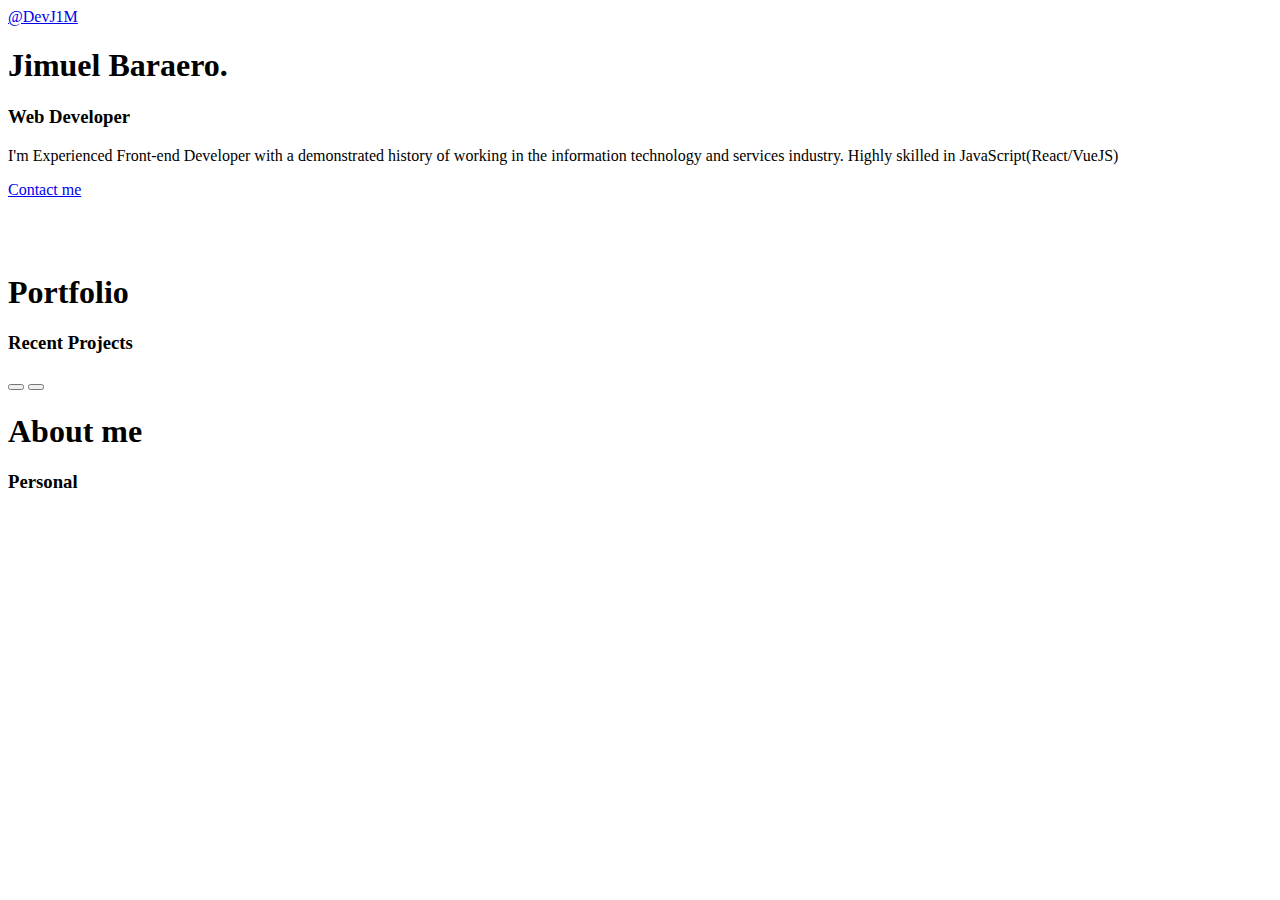
==== index.html @ 164f90c6 "y" ====
<!DOCTYPE html>
<html lang="en">
<head>
    <meta charset="UTF-8">
    <meta http-equiv="X-UA-Compatible" content="IE=edge">
    <meta name="viewport" content="width=device-width, initial-scale=1.0">
    <title>Personal Website | Jimuel Baraero</title>
    <link rel="stylesheet" href="css/index.css">
    <script defer src="./js/index.js"></script>
    <script defer src="https://kit.fontawesome.com/36c00f71e5.js" crossorigin="anonymous"></script>
</head>
<body class="dark-mode">
   <div class="main-container">
    <header class="header">
        <div class="wrapper">
            <a href="https://github.com/J1MMM" target="_blank">@DevJ1M</a>
            <div class="switch active" id="switch-mode">
                <div class="switch-circle"></div>
            </div>
        </div>
        <div class="wrapper">

        </div>
    </header>

    <section class="front-page">
        <div class="wrapper">
            <h1 class="xl-heading">Jimuel Baraero.</h1>
            <h3 class="sub-heading">Web Developer</h3>
            <p class="paragraph">I'm Experienced Front-end Developer with a demonstrated history of working in the information technology and services industry. Highly skilled in JavaScript(React/VueJS)</p>
            <a class="contact-button" href="mailto:jimuelbaraero00@gmail.com">
                Contact me
                <i class="fa-solid fa-paper-plane"></i>
            </a>
        </div>
        <div class="image-wrapper">
            <div class="left-image-wrappper image">
                <img src="./images/img_1.jpg" alt="">
            </div>
            <div class="center-image-wrapper image">
                <img src="./images/img_2.jpg" alt="">
            </div>
            <div class="right-image-wrapper image">
                <img src="./images/img_3.jpg" alt="">
            </div>
        </div>
    </section>

    <section class="portfolio">
        <h1 class="headings">Portfolio</h1>
        <h3 class="sub-heading">Recent Projects</h3>

        <div class="portfolio-card">
            <div class="card-swiper">
                <div class="card-groups">
                  <div class="card-group" data-index="0" data-status="active">
                    <div class="little-card card">
              
                    </div>
                    <div class="big-card card">
              
                    </div>
                    <div class="little-card card">
              
                    </div>
                    <div class="big-card card">
              
                    </div>
                    <div class="little-card card">
              
                    </div>
                    <div class="big-card card">
              
                    </div>
                    <div class="little-card card">
              
                    </div>
                    <div class="big-card card">
              
                    </div>
                  </div>
                  <div class="card-group" data-index="1" data-status="unknown">
                    <div class="little-card card">
              
                    </div>
                    <div class="big-card card">
              
                    </div>
                    <div class="little-card card">
              
                    </div>
                    <div class="big-card card">
              
                    </div>
                    <div class="little-card card">
              
                    </div>
                    <div class="big-card card">
              
                    </div>
                    <div class="little-card card">
              
                    </div>
                    <div class="big-card card">
              
                    </div>
                  </div>
                  <div class="card-group" data-index="2" data-status="unknown">
                    <div class="little-card card">
              
                    </div>
                    <div class="big-card card">
              
                    </div>
                    <div class="little-card card">
              
                    </div>
                    <div class="big-card card">
              
                    </div>
                    <div class="little-card card">
              
                    </div>
                    <div class="big-card card">
              
                    </div>
                    <div class="little-card card">
              
                    </div>
                    <div class="big-card card">
              
                    </div>
                  </div>
                </div>
                <div class="card-swiper-buttons">
                  <button id="hate-button">
                    <i class="fa-solid fa-x"></i>
                  </button>
                  <button id="love-button">
                    <i class="fa-solid fa-arrow-right"></i>
                  </button>
                </div>
              </div>
        </div>
    </section>

    <section class="about-section">
        <h1 class="headings">About me</h1>
        <h3 class="sub-heading">Personal</h3>
    </section>
   </div>
</body>
</html>
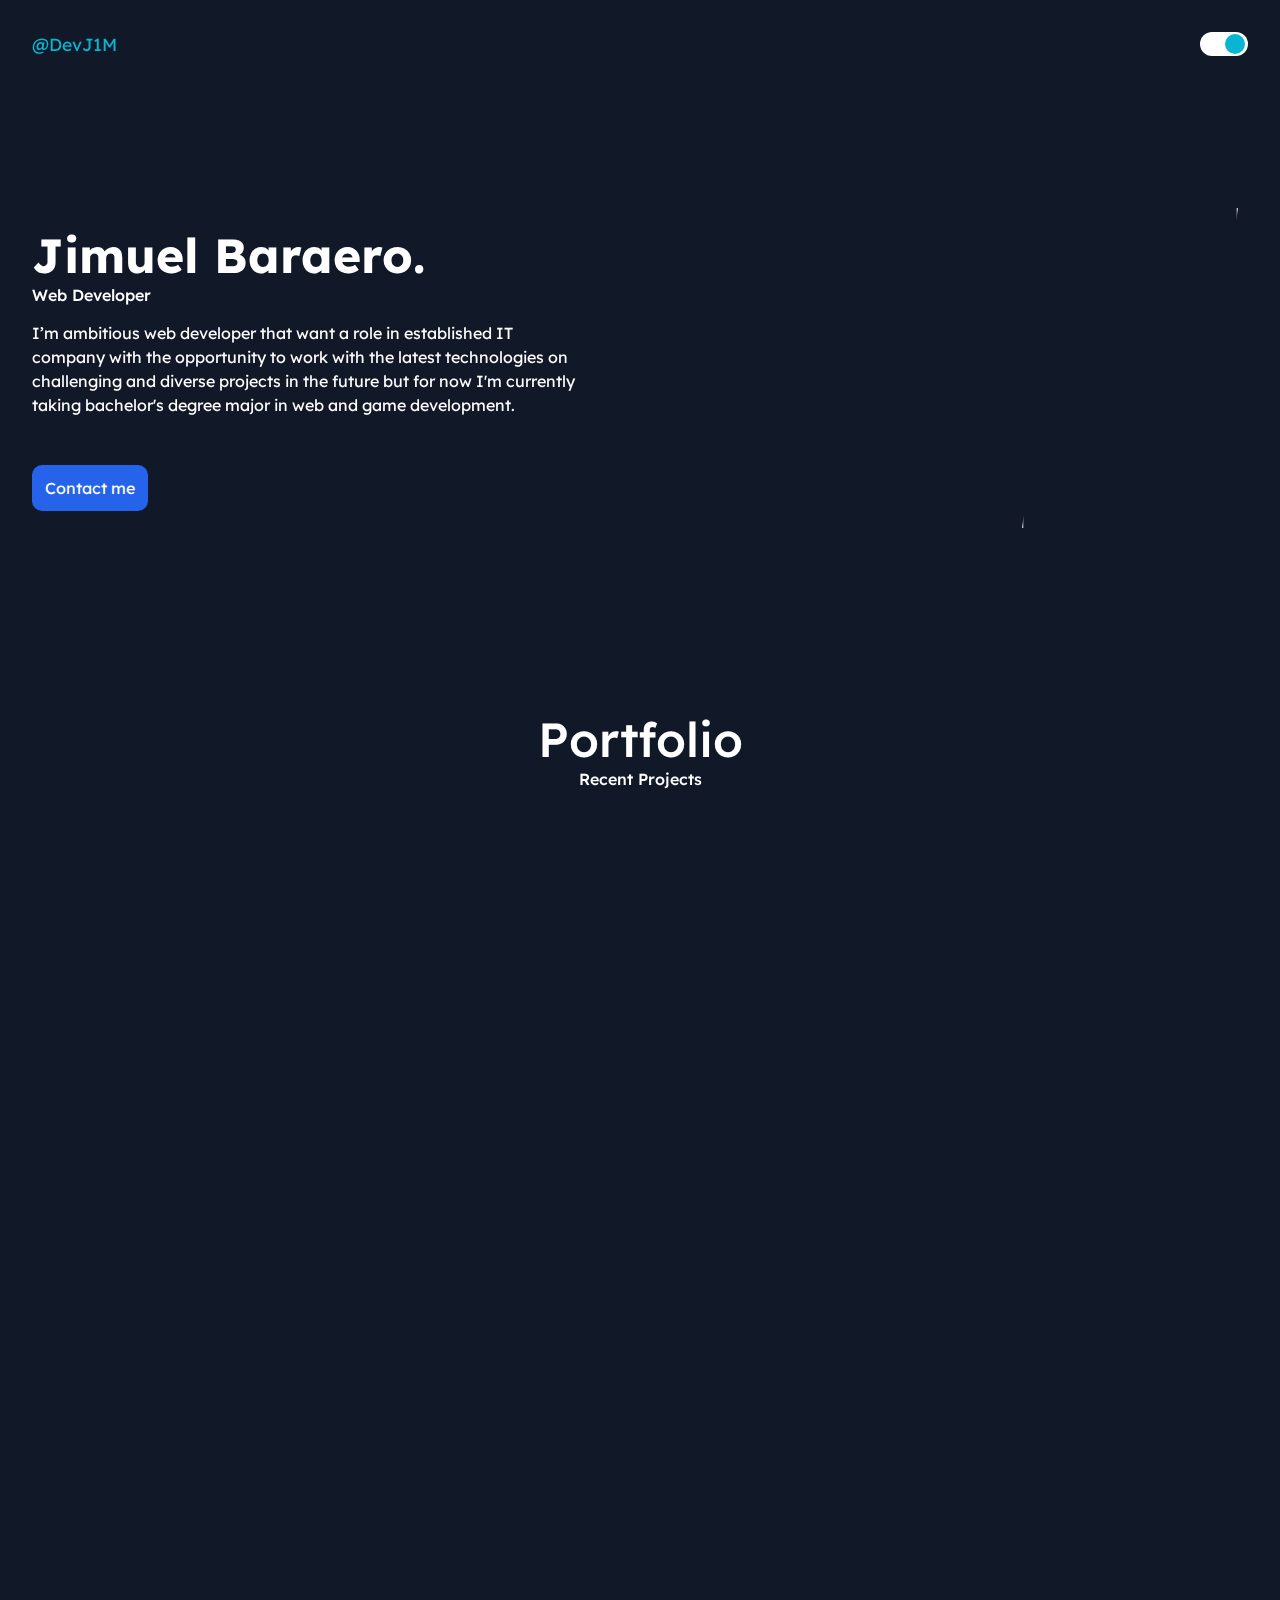
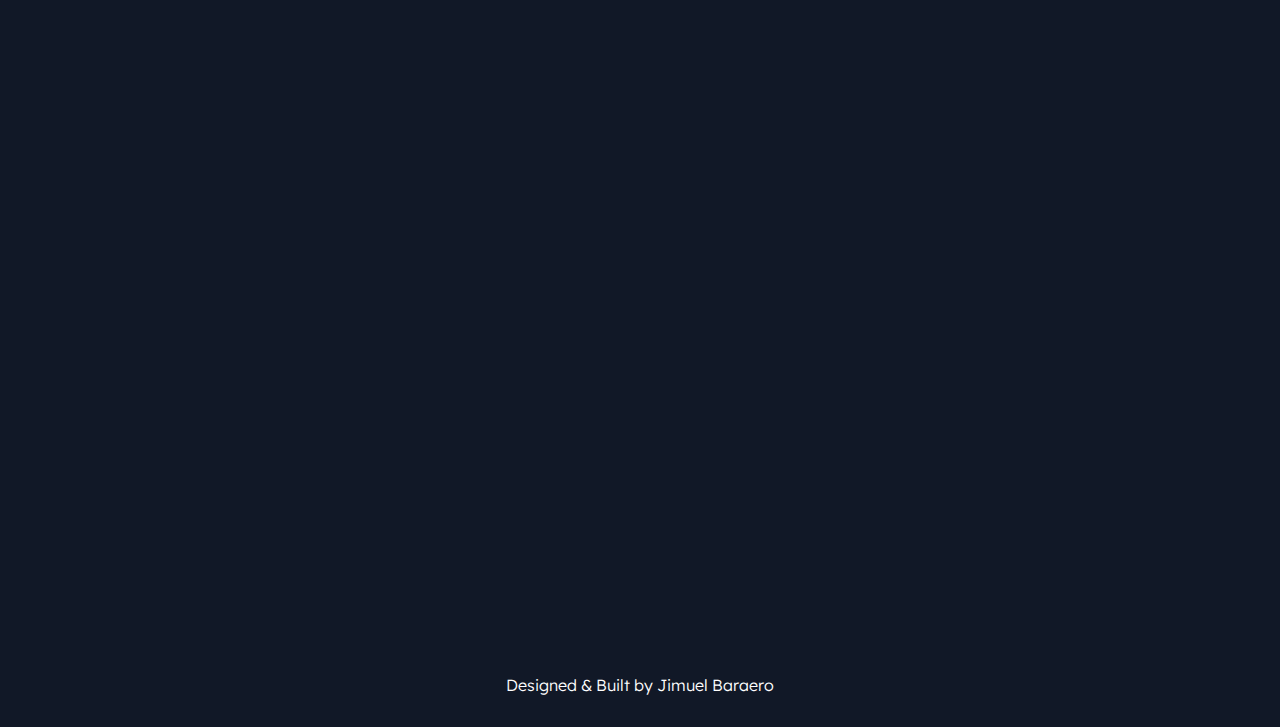
==== commit fd2ed6fc: "update" ====
--- a/index.html
+++ b/index.html
@@ -5,13 +5,21 @@
     <meta http-equiv="X-UA-Compatible" content="IE=edge">
     <meta name="viewport" content="width=device-width, initial-scale=1.0">
     <title>Personal Website | Jimuel Baraero</title>
-    <link rel="stylesheet" href="css/index.css">
+    <!-- fav icon  -->
+    <link rel="icon" type="image/x-icon" href="[data-uri]">
+    <!-- main css  -->
+    <link rel="stylesheet" href="./css/index.css">
+    <!-- scroll animation library  -->
+    <link href="https://unpkg.com/aos@2.3.1/dist/aos.css" rel="stylesheet">
+    <!-- index js  -->
     <script defer src="./js/index.js"></script>
+    <!-- font awesome -->
     <script defer src="https://kit.fontawesome.com/36c00f71e5.js" crossorigin="anonymous"></script>
+ 
 </head>
 <body class="dark-mode">
    <div class="main-container">
-    <header class="header">
+    <header class="header" data-aos="fade-down" data-aos-duration="500" data-aos-delay="200">
         <div class="wrapper">
             <a href="https://github.com/J1MMM" target="_blank">@DevJ1M</a>
             <div class="switch active" id="switch-mode">
@@ -25,116 +33,173 @@
 
     <section class="front-page">
         <div class="wrapper">
-            <h1 class="xl-heading">Jimuel Baraero.</h1>
-            <h3 class="sub-heading">Web Developer</h3>
-            <p class="paragraph">I'm Experienced Front-end Developer with a demonstrated history of working in the information technology and services industry. Highly skilled in JavaScript(React/VueJS)</p>
-            <a class="contact-button" href="mailto:jimuelbaraero00@gmail.com">
+            <h1 class="xl-heading" data-aos="fade-right" data-aos-duration="500">Jimuel Baraero.</h1>
+            <h3 class="sub-heading" data-aos="fade-right" data-aos-duration="500" data-aos-delay="100">Web Developer</h3>
+            <p class="paragraph" data-aos="fade-right" data-aos-duration="1000" data-aos-delay="150">
+              I’m ambitious web developer that want a role in
+              established IT company with the opportunity to work with the latest
+              technologies on challenging and diverse projects in the future but for now
+             I'm currently taking bachelor's degree major in web and game development.</p>
+            <a class="contact-button" href="mailto:jimuelbaraero00@gmail.com" data-aos="fade-up" data-aos-duration="1000" data-aos-delay="200">
                 Contact me
                 <i class="fa-solid fa-paper-plane"></i>
             </a>
         </div>
-        <div class="image-wrapper">
+        <div class="image-wrapper" data-aos="fade-up" data-aos-duration="1000" data-aos-delay="300">
             <div class="left-image-wrappper image">
-                <img src="./images/img_1.jpg" alt="">
+                <img src="./images/img_3.jpg" alt="" draggable="false">
             </div>
             <div class="center-image-wrapper image">
-                <img src="./images/img_2.jpg" alt="">
+                <img src="./images/img_2.jpg" alt="" draggable="false">
             </div>
             <div class="right-image-wrapper image">
-                <img src="./images/img_3.jpg" alt="">
+                <img src="./images/img_1.jpg" alt="" draggable="false">
             </div>
         </div>
     </section>
 
     <section class="portfolio">
-        <h1 class="headings">Portfolio</h1>
-        <h3 class="sub-heading">Recent Projects</h3>
-
-        <div class="portfolio-card">
+        <h1 class="headings" data-aos="fade-up" data-aos-duration="500">Portfolio</h1>
+        <h3 class="sub-heading" data-aos="fade-up" data-aos-delay="100" data-aos-duration="1000">Recent Projects</h3>
+
+        <div class="portfolio-card" data-aos="fade-left" data-aos-delay="200" data-aos-duration="500">
             <div class="card-swiper">
                 <div class="card-groups">
-                  <div class="card-group" data-index="0" data-status="active">
-                    <div class="little-card card">
-              
-                    </div>
-                    <div class="big-card card">
-              
-                    </div>
-                    <div class="little-card card">
-              
-                    </div>
-                    <div class="big-card card">
-              
-                    </div>
-                    <div class="little-card card">
-              
-                    </div>
-                    <div class="big-card card">
-              
-                    </div>
-                    <div class="little-card card">
-              
-                    </div>
-                    <div class="big-card card">
-              
-                    </div>
-                  </div>
-                  <div class="card-group" data-index="1" data-status="unknown">
-                    <div class="little-card card">
-              
-                    </div>
-                    <div class="big-card card">
-              
-                    </div>
-                    <div class="little-card card">
-              
-                    </div>
-                    <div class="big-card card">
-              
-                    </div>
-                    <div class="little-card card">
-              
-                    </div>
-                    <div class="big-card card">
-              
-                    </div>
-                    <div class="little-card card">
-              
-                    </div>
-                    <div class="big-card card">
-              
-                    </div>
-                  </div>
-                  <div class="card-group" data-index="2" data-status="unknown">
-                    <div class="little-card card">
-              
-                    </div>
-                    <div class="big-card card">
-              
-                    </div>
-                    <div class="little-card card">
-              
-                    </div>
-                    <div class="big-card card">
-              
-                    </div>
-                    <div class="little-card card">
-              
-                    </div>
-                    <div class="big-card card">
-              
-                    </div>
-                    <div class="little-card card">
-              
-                    </div>
-                    <div class="big-card card">
-              
-                    </div>
-                  </div>
+                  <a href="http://jopayskitchen.infinityfreeapp.com/" target="_blank" class="card-group" data-index="0" data-status="active">
+                    <div class="little-card card">
+                      <img src="./images/cards/jopay/mini_4.jpg" alt="">
+                    </div>
+                    <div class="big-card card">
+                      <img src="./images/cards/jopay/4.jpg" alt="">
+                    </div>
+                    <div class="little-card card">
+                      <img src="./images/cards/jopay/mini_1.jpg" alt="">
+                    </div>
+                    <div class="big-card card">
+                      <img src="./images/cards/jopay/3.jpg" alt="">
+                    </div>
+                    <div class="little-card card">
+                      <img src="./images/cards/jopay/mini_2.jpg" alt="">
+                    </div>
+                    <div class="big-card card">
+                      <img src="./images/cards/jopay/2.jpg" alt="">
+                    </div>
+                    <div class="little-card card">
+                      <img src="./images/cards/jopay/mini_3.jpg" alt="">
+                    </div>
+                    <div class="big-card card">
+                      <img src="./images/cards/jopay/1.jpg" alt="">
+                    </div>
+                  </a>
+                  <a href="https://j1mmm.github.io/Quizzical/" target="_blank" class="card-group" data-index="3" data-status="unknown">
+                    <div class="little-card card">
+                      <img src="./images/cards/quiz/4.jpg" alt="">
+                    </div>
+                    <div class="big-card card">
+                      <img src="./images/cards/quiz/5.jpg" alt="">
+                    </div>
+                    <div class="little-card card">
+                      <img src="./images/cards/quiz/8.jpg" alt="">
+                    </div>
+                    <div class="big-card card">
+                      <img src="./images/cards/quiz/3.jpg" alt="">
+                    </div>
+                    <div class="little-card card">
+                      <img src="./images/cards/quiz/7.jpg" alt="">
+                    </div>
+                    <div class="big-card card">
+                      <img src="./images/cards/quiz/2.jpg" alt="">
+                    </div>
+                    <div class="little-card card">
+                      <img src="./images/cards/quiz/6.jpg" alt="">
+                    </div>
+                    <div class="big-card card">
+                      <img src="./images/cards/quiz/1.jpg" alt="">
+                    </div>
+                  </a>
+                  <a href="https://j1mmm.github.io/yt2mp3/" target="_blank" class="card-group" data-index="2" data-status="unknown">
+                    <div class="little-card card">
+                      <img src="./images/cards/yt/6.jpg" alt="">
+                    </div>
+                    <div class="big-card card">
+                      <img src="./images/cards/yt/4.jpg" alt="">
+                    </div>
+                    <div class="little-card card">
+                      <img src="./images/cards/yt/6.jpg" alt="">
+                    </div>
+                    <div class="big-card card">
+                      <img src="./images/cards/yt/3.jpg" alt="">
+                    </div>
+                    <div class="little-card card">
+                      <img src="./images/cards/yt/4.jpg" alt="">
+                    </div>
+                    <div class="big-card card">
+                      <img src="./images/cards/yt/2.jpg" alt="">
+                    </div>
+                    <div class="little-card card">
+                      <img src="./images/cards/yt/1.jpg" alt="">
+                    </div>
+                    <div class="big-card card">
+                      <img src="./images/cards/yt/1.jpg" alt="">
+                    </div>
+                  </a>
+                  <a href="https://j1mmm.github.io/Tenzies-game" target="_blank" class="card-group" data-index="1" data-status="unknown">
+                    <div class="little-card card">
+                      <img src="./images/cards/dice/6.jpg" alt="">
+                    </div>
+                    <div class="big-card card">
+                      <img src="./images/cards/dice/4.jpg" alt="">
+                    </div>
+                    <div class="little-card card">
+                      <img src="./images/cards/dice/6.jpg" alt="">
+                    </div>
+                    <div class="big-card card">
+                      <img src="./images/cards/dice/3.jpg" alt="">
+                    </div>
+                    <div class="little-card card">
+                      <img src="./images/cards/dice/4.jpg" alt="">
+                    </div>
+                    <div class="big-card card">
+                      <img src="./images/cards/dice/2.jpg" alt="">
+                    </div>
+                    <div class="little-card card">
+                      <img src="./images/cards/dice/1.jpg" alt="">
+                    </div>
+                    <div class="big-card card">
+                      <img src="./images/cards/dice/1.jpg" alt="">
+                    </div>
+                  </a>
+                  
+                  <a href="https://j1mmm.github.io/my-portfolio/" target="_blank" class="card-group" data-index="4" data-status="unknown">
+                    <div class="little-card card">
+                      <img src="./images/cards/portfolio/3.jpg" alt="">
+                    </div>
+                    <div class="big-card card">
+                      <img src="./images/cards/portfolio/4.jpg" alt="">
+                    </div>
+                    <div class="little-card card">
+                      <img src="./images/cards/portfolio/1.jpg" alt="">
+                    </div>
+                    <div class="big-card card">
+                      <img src="./images/cards/portfolio/1.jpg" alt="">
+                    </div>
+                    <div class="little-card card">
+                      <img src="./images/cards/portfolio/4.jpg" alt="">
+                    </div>
+                    <div class="big-card card">
+                      <img src="./images/cards/portfolio/2.jpg" alt="">
+                    </div>
+                    <div class="little-card card">
+                      <img src="./images/cards/portfolio/1.jpg" alt="">
+                    </div>
+                    <div class="big-card card">
+                      <img src="./images/cards/portfolio/4.jpg" alt="">
+                    </div>
+                  </a>
                 </div>
                 <div class="card-swiper-buttons">
                   <button id="hate-button">
-                    <i class="fa-solid fa-x"></i>
+                    <i class="fa-solid fa-arrow-left"></i>
                   </button>
                   <button id="love-button">
                     <i class="fa-solid fa-arrow-right"></i>
@@ -145,9 +210,174 @@
     </section>
 
     <section class="about-section">
-        <h1 class="headings">About me</h1>
-        <h3 class="sub-heading">Personal</h3>
-    </section>
-   </div>
+        <h1 class="headings" data-aos="fade-up" data-aos-duration="500">About me</h1>
+        <h3 class="sub-heading" data-aos="fade-up" data-aos-delay="100" data-aos-duration="500">Personal</h3>
+
+        <div class="wrapper">
+          <img src="./images/img_2.jpg" alt="" data-aos="fade-right" data-aos-delay="150" data-aos-duration="500">
+          <p data-aos="fade-up" data-aos-delay="200" data-aos-duration="500">
+            My interest in Computer Programming started when I heard senior developer's salary, I surprised that his rate is reaching at that amount, then I realize I'm in second year college major in web development but why I dont know how to build website. Starting from that day I decide to watch many full course on youtube about web development. Fast-forward today, Programming became one of my hobbies, I enjoy to develop websites and I like improving my skills every single day.</p>
+        </div>
+    </section>
+
+    <section class="skills">
+      <h1 class="headings" data-aos="fade-up" data-aos-duration="500">Skills</h1>
+      <h3 class="sub-heading" data-aos="fade-up" data-aos-delay="100" data-aos-duration="500">My Technical Level</h3>
+
+      <div class="wrapper">
+        <div class="box" data-aos="fade-left" data-aos-delay="300" data-aos-duration="1000">
+          <div class="header">
+            <i class="fa-solid fa-code"></i>
+            <span>
+              <h3 class="sub-heading">Frontend Developer</h3>
+              <p class="paragraph">I still improving my skills</p>
+            </span>
+          </div>
+          <div class="body">
+            <div class="image">
+              <img draggable="false" src="https://upload.wikimedia.org/wikipedia/commons/thumb/6/61/HTML5_logo_and_wordmark.svg/130px-HTML5_logo_and_wordmark.svg.png" alt="">
+              <span>HTML5</span>
+            </div>
+
+            <div class="image">
+              <img draggable="false" src="https://upload.wikimedia.org/wikipedia/commons/thumb/d/d5/CSS3_logo_and_wordmark.svg/120px-CSS3_logo_and_wordmark.svg.png" alt="">
+              <span>CSS3</span>
+            </div>
+            <div class="image">
+              <img draggable="false" src="https://upload.wikimedia.org/wikipedia/commons/thumb/6/6a/JavaScript-logo.png/600px-JavaScript-logo.png?20120221235433" alt="">
+              <span>JavaScript</span>
+            </div>
+            <div class="image">
+              <img draggable="false" src="https://www.logo.wine/a/logo/React_(web_framework)/React_(web_framework)-Logo.wine.svg" alt="">
+              <span>React js</span>
+            </div>
+            <div class="image">
+              <img draggable="false" src="https://seeklogo.com/images/B/bootstrap-logo-3C30FB2A16-seeklogo.com.png" alt="">
+              <span>Bootstrap</span>
+            </div>
+            <div class="image">
+              <img draggable="false" src="https://cdn.freebiesupply.com/logos/large/2x/sass-1-logo-png-transparent.png" alt="">
+              <span>Sass</span>
+            </div>
+          </div>
+        </div>
+          
+        <div class="box" data-aos="fade-left" data-aos-delay="350" data-aos-duration="1000">
+            <div class="header">
+            <i class="fa-solid fa-code-branch"></i>
+            <span>
+              <h3 class="sub-heading">Backend Developer</h3>
+              <p class="paragraph">I still improving my skills</p>
+            </span>
+          </div>
+
+          <div class="body">
+            <div class="image">
+              <img draggable="false" src="https://cdn-icons-png.flaticon.com/512/5968/5968332.png" alt="">
+              <span>PHP</span>
+            </div>
+            <div class="image">
+              <img draggable="false" src="https://www.freepnglogos.com/uploads/logo-mysql-png/logo-mysql-mysql-logo-png-images-are-download-crazypng-21.png" alt="">
+              <span>MySQL</span>
+            </div>
+            <div class="image">
+              <img draggable="false" src="https://assets.website-files.com/61ca3f775a79ec5f87fcf937/6202fcdee5ee8636a145a41b_1234.png" alt="">
+              <span>Express</span>
+            </div>
+            <div class="image">
+              <img draggable="false" src="https://www.pngall.com/wp-content/uploads/13/Mongodb-PNG-Image-HD.png" alt="">
+              <span>MongoDB</span>
+            </div>
+          </div>
+
+        </div>
+          
+        <div class="box" data-aos="fade-left" data-aos-delay="400" data-aos-duration="1000">
+          <div class="header">
+            <i class="fa-solid fa-brain"></i>
+            <span>
+              <h3 class="sub-heading">Other</h3>
+              <p class="paragraph">Aquired Skills</p>
+            </span>
+          </div>
+          <div class="body">
+          
+            <div class="image">
+              <img draggable="false" src="https://seeklogo.com/images/G/github-logo-5F384D0265-seeklogo.com.png" alt="">
+              <span>GitHub</span>
+            </div>
+            <div class="image">
+              <img draggable="false" src="https://cdn.sanity.io/images/599r6htc/localized/46a76c802176eb17b04e12108de7e7e0f3736dc6-1024x1024.png?w=670&h=670&q=75&fit=max&auto=format" alt="">
+              <span>Figma</span>
+            </div>
+            <div class="image">
+              <img draggable="false" src="https://cdn.worldvectorlogo.com/logos/git-bash.svg" alt="">
+              <span>Git</span>
+            </div>
+            <div class="image">
+              <img draggable="false" src="https://everythingiknows.com/wp-content/uploads/2022/04/node-js-new.png" alt="">
+              <span>Node js</span>
+            </div>
+          </div>
+        </div>
+          
+      </div>
+    </section>
+    
+    <section class="qualification">
+      <h1 class="headings" data-aos="fade-up" data-aos-duration="1000">My Personal Journey</h1>
+      <h3 class="sub-heading" data-aos="fade-up" data-aos-delay="100" data-aos-duration="1000">Learning Web Development</h3>
+
+      <div class="wrapper">
+        <ul class="left-list">
+          <li data-aos="fade-right" data-aos-delay="200" data-aos-duration="500">
+            <h3>Enhancing my skills on using PHP</h3>
+            <small>Current</small>
+          </li>
+          <li data-aos="fade-right" data-aos-delay="250" data-aos-duration="500">
+            <h3>Studying JavaScript library like React</h3>
+            <small>June 2022</small>
+          </li>
+          <li data-aos="fade-right" data-aos-delay="280" data-aos-duration="500">
+            <h3>Learning basics of HTML and CSS</h3>
+            <small>March 2022</small>
+          </li>
+        </ul>
+        <div class="center-line" data-aos="fade-up" data-aos-delay="100" data-aos-duration="500">
+          <div class="dot line"></div>
+          <div class="dot line"></div>
+          <div class="dot line"></div>
+          <div class="dot line"></div>
+          <div class="dot"></div>
+        </div>
+        <ul class="right-list">
+          <li data-aos="fade-left" data-aos-delay="200" data-aos-duration="500">
+            <h3>I started studying backend</h3>
+            <small>July 2022</small>
+          </li>
+          <li data-aos="fade-left" data-aos-delay="250" data-aos-duration="500">
+            <h3>Basics of JavaScript</h3>
+            <small>April 2022</small>
+          </li>
+        </ul>
+      </div>
+    </section>
+
+    <section class="get-in-touch">
+      <h1 class="headings" data-aos="fade-up" data-aos-duration="1000">Get in Touch</h1>
+      <p class="sub-heading" data-aos="fade-up" data-aos-delay="100" data-aos-duration="1000">Although I’m not currently looking for job but my inbox is always open. Whether you have a question or just want to say hi, I’ll try my best to get back to you!</p>
+
+      <a class="hi-button" href="mailto:jimuelbaraero00@gmail.com" data-aos="fade-right" data-aos-delay="200" data-aos-duration="1000">
+        Say Hi
+    </a>
+    </section>
+  </div>
+
+  <footer >Designed & Built by Jimuel Baraero</footer>
+  <!-- scroll animation library  -->
+  <script src="https://unpkg.com/aos@2.3.1/dist/aos.js"></script>
+  <script>
+    AOS.init();
+  </script>
 </body>
 </html>
--- a/css/index.css
+++ b/css/index.css
@@ -0,0 +1,539 @@
+@import url('https://fonts.googleapis.com/css2?family=Lexend+Deca:wght@100;200;300;400;500;600;700;800;900&display=swap');
+
+@import url("./card.css");
+
+:root{
+    --dark: #FFF;
+    --dark-secondary: #FFF;
+    --primary-light: #000;
+    --light: #111827;
+    --font-light-color: #494949;
+
+}
+
+.dark-mode{
+    --dark: #111827;
+    --dark-secondary: #1E293B;
+    --primary-light: #08B6D4;
+    --light: #FFFFFF;
+    --font-light-color: #FFFFFF;
+}
+
+body{
+    margin: 0;
+    padding: 0;
+    font-family: 'Lexend Deca', sans-serif;
+    background-color: var(--dark);
+}
+
+h1,h2,h3,h4,h5,h6,p{
+    margin: 0;
+}
+
+.xl-heading{
+    color: var(--light);
+    font-size: 3rem;
+}
+.headings{
+    font-size: 3rem;
+    font-weight: 500;
+    color: var(--light);
+}
+.sub-heading{
+    color: var(--font-light-color);
+    margin-bottom: 1rem;
+    font-weight: 500;
+    font-size: medium;
+}
+.paragraph{
+    color: var(--font-light-color);
+    margin-bottom: 1rem;
+    font-size: smaller;
+}
+
+.main-container{
+    /* border: 1px solid red; */
+    background-color: var(--dark);
+    max-width: 1350px;
+    width: 100%;
+    margin-left: auto;
+    margin-right: auto;
+    box-sizing: border-box;
+    padding: 0 2rem;
+    cursor: context-menu;
+}   
+
+.header{
+    /* border: 1px solid red; */
+    box-sizing: border-box;
+    padding: 2rem 0;
+}
+.header > .wrapper{
+    /* border: 1px solid red; */
+    width: 100%;
+    display: flex;
+    justify-content: space-between;
+    align-items: center;
+}
+.header > .wrapper > a{
+    /* border: 1px solid red; */
+    color: var(--primary-light);
+    font-size: 1.1rem;
+    text-decoration: none;
+    height: fit-content;
+    user-select: none;
+}
+.header > .wrapper > .switch{
+    position: relative;
+    background-color: #111827;
+    width: 3rem;
+    height: 1.5rem;
+    border-radius: 1rem;
+    box-sizing: border-box;
+    padding: 0 3px;
+    display: flex;
+    align-items: center;
+    cursor: pointer;
+
+    
+}
+
+.header > .wrapper > .switch > .switch-circle{
+    position: absolute;
+    background-color: #08B6D4;
+    width: 1.2rem;
+    height: 1.2rem;
+    border-radius: 100%;
+    transition-duration: 300ms;
+    transition-timing-function: ease;
+}
+.header > .wrapper > .switch.active{
+    background-color: var(--light);
+}
+.header > .wrapper > .switch.active .switch-circle{
+    margin: 1.4rem;
+    background-color: var(--primary-light);
+    
+}
+
+
+.front-page{
+    margin-top: 5rem;
+    /* border: 1px solid lime; */
+    display: grid;
+    grid-template-columns: 45% 55%;
+    position: relative;
+}
+.front-page > .wrapper{
+    /* border: 1px solid red; */
+    align-self: center;
+}
+.front-page > .wrapper > p{ 
+    font-size: medium;
+    line-height: 1.5rem;
+}
+.front-page > .wrapper > .contact-button{
+    display: inline-block;
+    /* border: 1px solid red; */
+    text-decoration: none;
+    color: #FFF;
+    background-color: #2563EB;
+    padding: .8rem;
+    border-radius: 10px;
+    margin-top: 2rem;
+    font-size: medium;
+}
+.front-page > .wrapper > .contact-button:hover{
+    background-color: #2159d1;
+}
+.front-page > .image-wrapper{
+    /* border: 1px solid red; */
+    align-self: center;
+    display: flex;
+    justify-content: center;
+    align-items: center;
+    gap: 1rem;
+    width: 100%;
+}
+.front-page > .image-wrapper > .image{
+    position: relative;
+    /* border: 1px solid violet; */
+    overflow: hidden;
+    height: 20rem;
+    width: 10rem;
+    transform: skew(-10deg);
+    transition-duration: 300ms;
+
+}
+.front-page > .image-wrapper > .image:nth-child(1) > img{
+    transform: scale(1.5) skew(10deg);
+    margin-top: 2.3rem;
+}
+.front-page > .image-wrapper > .image > img{
+    object-fit: cover;
+    width: 100%;
+    height: 100%;
+    transform: skew(10deg) scale(1.35);
+}
+.front-page > .image-wrapper > .image:hover{
+    filter: saturate(1.3);
+    transform: skew(-10deg) scale(1.1);
+}
+.front-page > .image-wrapper > .center-image-wrapper{
+    width: 15rem;
+    height: 25rem;
+}
+
+.portfolio{
+    margin-top: 8.8rem;
+    text-align: center;
+    /* border: 1px solid red; */
+    width: 100%;
+}
+
+.portfolio > .portfolio-card{
+    margin-top: 3rem;
+    position: relative;
+    /* border: 1px solid violet; */
+    width: 100%;
+    max-width: 15rem;
+    margin-left: auto;
+    margin-right: auto;
+    display: flex;
+    justify-content: center;
+}
+
+.about-section{
+    /* border: 1px solid lime; */
+    text-align: center;
+    margin-top: 7.4rem;
+}
+.about-section > .wrapper{
+    margin-top: 3rem;
+    display: grid;
+    grid-template-columns: 50% 50%;
+    /* border: 1px solid red; */
+    height: fit-content;
+    justify-content: center;
+    justify-items: center;
+}
+.about-section > .wrapper > img{
+    width: 25rem;
+    height: 60%;
+    object-fit: cover;
+    justify-self: center;
+    border-radius: 10px;
+    /* border: 1px solid lime; */
+    box-shadow: -3px 3px 36px 2px rgba(0,0,0,0.2);
+    -webkit-box-shadow: -3px 3px 36px 2px rgba(0,0,0,0.2);
+    -moz-box-shadow: -3px 3px 36px 2px rgba(0,0,0,0.2);
+
+}
+.about-section > .wrapper > p{
+    justify-self: start;
+    text-align: start;
+    color: var(--light);
+    font-size: larger;
+    line-height: 2rem;
+    /* border: 1px solid lime; */
+    height: fit-content;
+    margin-top: 1rem;
+}
+
+section.skills{
+    margin-top: -5rem;
+    text-align: center;
+}
+section.skills > .wrapper{
+    margin-top: 1rem;
+    /* border: 1px solid lime; */
+    display: grid;
+    grid-template-columns: 33.33% 33.33% 33.33%;
+    justify-items: center;
+}
+
+section.skills > .wrapper > .box{
+    /* border:1px solid #2159d1; */
+    height: 25rem;
+    width: 100%;
+    min-width: 356px;
+    max-width: 380px;
+    background-color: var(--dark-secondary);
+    border-radius: 10px;
+    box-sizing: border-box;
+    padding: 2rem;
+    box-shadow: -3px 3px 36px 2px rgba(0,0,0,0.2);
+    -webkit-box-shadow: -3px 3px 36px 2px rgba(0,0,0,0.2);
+    -moz-box-shadow: -3px 3px 36px 2px rgba(0,0,0,0.2);
+}
+
+section.skills > .wrapper > .box > .header{
+    /* border: 1px solid red; */
+    padding: 0;
+    display: grid;
+    grid-template-columns: 20% auto;
+    gap: 1rem;
+}
+section.skills > .wrapper > .box >.header > i{
+    font-size: 2.3rem;
+    color: #2159d1;
+    justify-self: center;
+    align-self: flex-start;
+}
+section.skills > .wrapper > .box >.header > span{
+    /* border: 1px solid lime; */
+    text-align: start;
+}
+
+section.skills > .wrapper > .box > .header > span > h3{
+    font-size: 1.3rem;
+    margin: 0;    
+    /* border:1px solid #08B6D4; */
+    margin-top: -.5rem;
+}
+section.skills > .wrapper > .box > .header > span > p{
+    font-weight: 400;
+    margin-top: 5px;
+}
+section.skills > .wrapper > .box > .body{
+    display: flex;
+    margin-top: 2rem;
+    column-gap: .8rem;
+    row-gap: 1.5rem;
+    flex-wrap: wrap;
+    justify-items: center;
+}
+section.skills > .wrapper > .box > .body > .image{
+    display: flex;
+    flex-direction: column;
+    align-items: center;
+    color: var(--light);
+    font-size: small;
+    gap: 5px;
+    transition-duration: 300ms;
+    cursor: pointer;
+}
+section.skills > .wrapper > .box > .body > .image:hover{
+    transform: scale(1.3);
+}
+section.skills > .wrapper > .box > .body > .image > img{
+    width: 4rem;
+    aspect-ratio: 3/2;
+    object-fit: contain;
+}
+
+section.qualification{
+    margin-top: 10.5rem;
+    text-align: center;
+}
+section.qualification > .wrapper{
+    margin-top: 5rem;
+    /* border: 1px solid yellow; */
+    display: grid;
+    grid-template-columns: 45% 1% 45%;
+    width: 100%;
+    justify-content: center;
+}
+
+section.qualification > .wrapper > ul{
+    margin: 0;
+    padding: 0 1rem;
+    
+}
+section.qualification > .wrapper > ul > li{
+    transition-duration: 300ms;
+}
+section.qualification > .wrapper > ul > li:hover{
+    transform: scale(1.1);
+
+}
+section.qualification > .wrapper > ul  h3{
+    color: var(--light);
+    font-weight: 400;
+}
+section.qualification > .wrapper > ul  small{
+    color: var(--font-light-color);
+    font-size: small;
+    font-weight: 300;
+}
+section.qualification > .wrapper > .left-list{
+    text-align: end;
+    list-style: none;
+}
+section.qualification > .wrapper > .left-list > li{
+    margin-bottom: 8.5rem;
+    margin-right: 1rem;
+    transform-origin: right;
+}
+section.qualification > .wrapper > .right-list > li{
+    margin-top: 6.8rem;
+    margin-left: 1rem;
+    transform-origin: left;
+}
+section.qualification > .wrapper > .right-list{
+    text-align: start;
+    list-style: none;
+}
+section.qualification > .wrapper > .center-line{
+    position: relative;
+    /* border: 1px solid red; */
+    display: flex;
+    flex-direction: column;
+    gap: 5rem;
+}
+section.qualification > .wrapper > .center-line > .dot{
+    background-color: #2563EB;
+    width: 1rem;
+    height: 1rem;
+    border-radius: 100%;
+    position: relative;
+}
+
+section.qualification > .wrapper > .center-line > .dot.line::after{
+    content: "";
+    background-color: #2563EB;
+    height: 5.5rem;
+    width: 3px;
+    position: absolute;
+    top: .9rem;
+    left: 50%;
+    transform: translate(-50%);
+    /* background-color: var(--light); */
+}
+
+section.get-in-touch{
+    /* border: 1px solid red; */
+    margin-top: 5rem;
+    text-align: center;
+    display: flex;
+    flex-direction: column;
+    align-items: center;
+    margin-bottom: 5rem;
+}
+section.get-in-touch > p{
+    margin-top: 1rem;
+    max-width: 70%;
+    line-height: 1.5rem;
+}
+section.get-in-touch > .hi-button{
+    display: inline-block;
+    margin-top: 2rem;
+    border: 1px solid var(--light);
+    color: var(--light);
+    padding: .8rem 2.5rem;
+    font-size: larger;
+    border-radius: 5px;
+    text-decoration: none;
+}
+
+footer{
+    /* border: 1px solid #08B6D4; */
+    padding: 2rem;
+    text-align: center;
+    color: var(--light);
+    font-weight: 300;
+}
+
+@media (max-width:1200px) {
+    .xl-heading{
+        font-size: 2.1rem;
+    }
+    .headings{
+        font-size: 2.1rem;
+    }
+    .sub-heading{
+        font-size: small;
+    }
+    .main-container{
+        max-width: 800px;
+        margin-left: auto;
+        margin-right: auto;
+    }
+    .front-page{
+        grid-template-columns: 100%;
+        row-gap: 3rem;
+        /* border: 1px solid red; */
+    }
+    
+    .front-page > .wrapper > .contact-button{
+        margin-top: 1rem;
+    }
+
+    .front-page > .image-wrapper{
+        /* border: 1px solid red; */
+        align-self: center;
+        grid-row: 1;
+    }
+    .front-page > .image-wrapper > .image{
+        width: 8rem;
+        height: 10rem;
+    
+    }
+    .front-page > .image-wrapper > .center-image-wrapper{
+        width: 13rem;
+        height: 15rem;
+    }
+
+    .about-section > .wrapper{
+        grid-template-columns: 100%;
+        /* border: 1px solid red; */
+    }
+    .about-section > .wrapper > img{
+        max-width: 18rem;
+        width: 100%;
+        height: 20rem;
+        margin: 0;
+    }
+    
+    .about-section > .wrapper > p{
+        font-size: medium;
+        line-height: 1.3rem;
+        margin-top: 2rem;
+    }
+
+    section.skills{
+        margin-top: 8rem;
+    }
+    section.skills > .wrapper{
+        grid-template-columns: 100%;
+        row-gap: 2rem;
+        /* border: 1px solid red; */
+        position: relative;
+    }
+    section.skills > .wrapper > .box{
+        min-width: auto;
+        width: 100%;
+    }
+
+    section.qualification{
+        margin-top: 5rem;
+    }
+    section.qualification > .wrapper > ul{
+        padding: 0 ;
+        
+    }
+    section.qualification > .wrapper > ul > li > h3{
+        font-size: small;
+        width: 100%;
+    }
+    section.qualification > .wrapper > ul > li > small{
+        font-size: xx-small;
+    }
+    section.qualification > .wrapper > .left-list > li{
+        margin-bottom: 7rem;
+        margin-right: 1rem;
+        transform-origin: right;
+    }
+    section.qualification > .wrapper > .right-list > li{
+        margin-top: 7rem;
+    }
+    
+    section.get-in-touch{
+        margin-top: 0;
+    }
+    section.get-in-touch p{
+        width: 100%;
+        max-width: none;
+
+    }
+}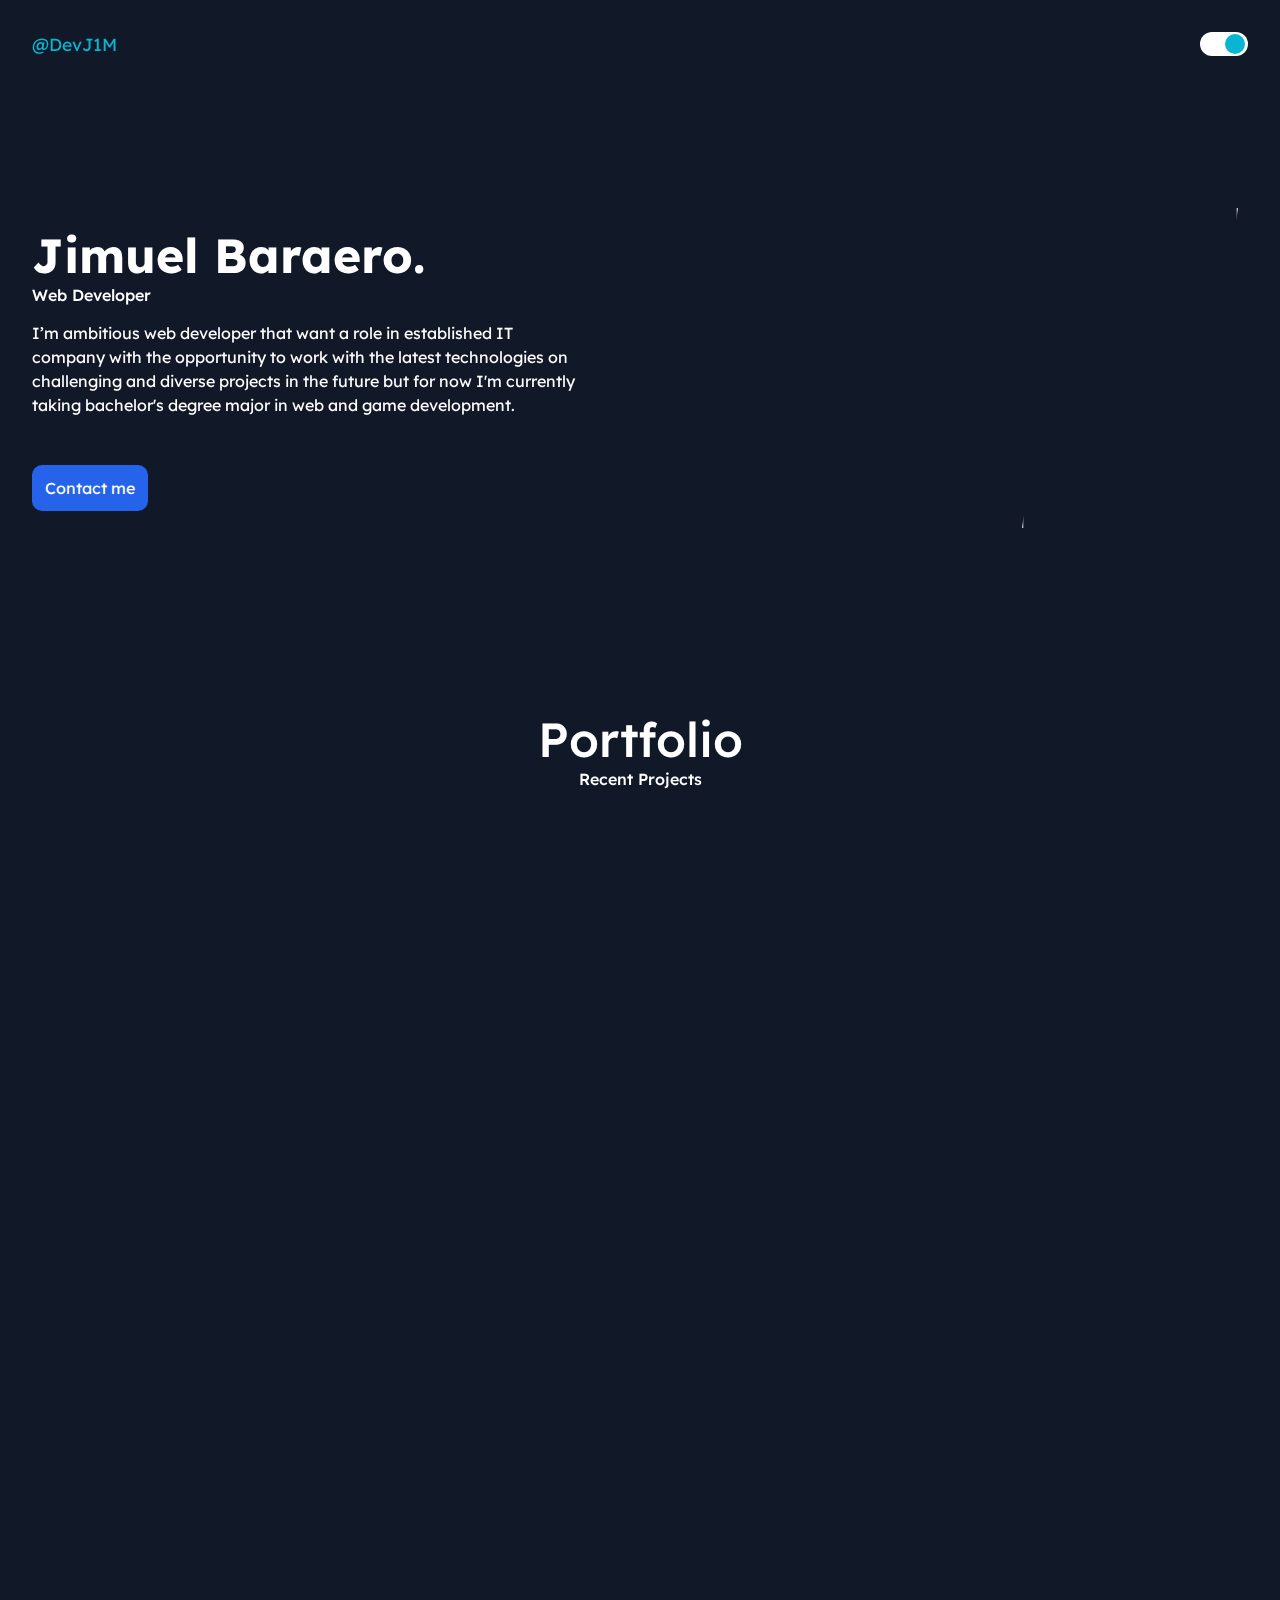
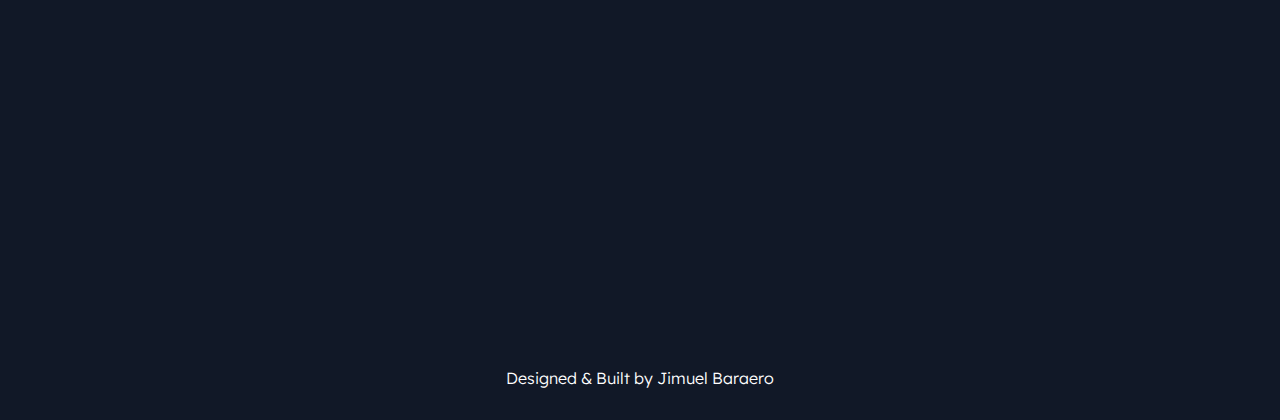
==== commit df519c80: "new commit" ====
--- a/index.html
+++ b/index.html
@@ -196,6 +196,32 @@
                       <img src="./images/cards/portfolio/4.jpg" alt="">
                     </div>
                   </a>
+                  <a href="https://j1mmm.github.io/fresh-paid/" target="_blank" class="card-group" data-index="5" data-status="unknown">
+                    <div class="little-card card">
+                      <img src="./images/cards/fresh/2.jpg" alt="">
+                    </div>
+                    <div class="big-card card">
+                      <img src="./images/cards/fresh/4.jpg" alt="">
+                    </div>
+                    <div class="little-card card">
+                      <img src="./images/cards/fresh/6.jpg" alt="">
+                    </div>
+                    <div class="big-card card">
+                      <img src="./images/cards/fresh/5.jpg" alt="">
+                    </div>
+                    <div class="little-card card">
+                      <img src="./images/cards/fresh/3.jpg" alt="">
+                    </div>
+                    <div class="big-card card">
+                      <img src="./images/cards/fresh/2.jpg" alt="">
+                    </div>
+                    <div class="little-card card">
+                      <img src="./images/cards/fresh/1.jpg" alt="">
+                    </div>
+                    <div class="big-card card">
+                      <img src="./images/cards/fresh/3.jpg" alt="">
+                    </div>
+                  </a>
                 </div>
                 <div class="card-swiper-buttons">
                   <button id="hate-button">
